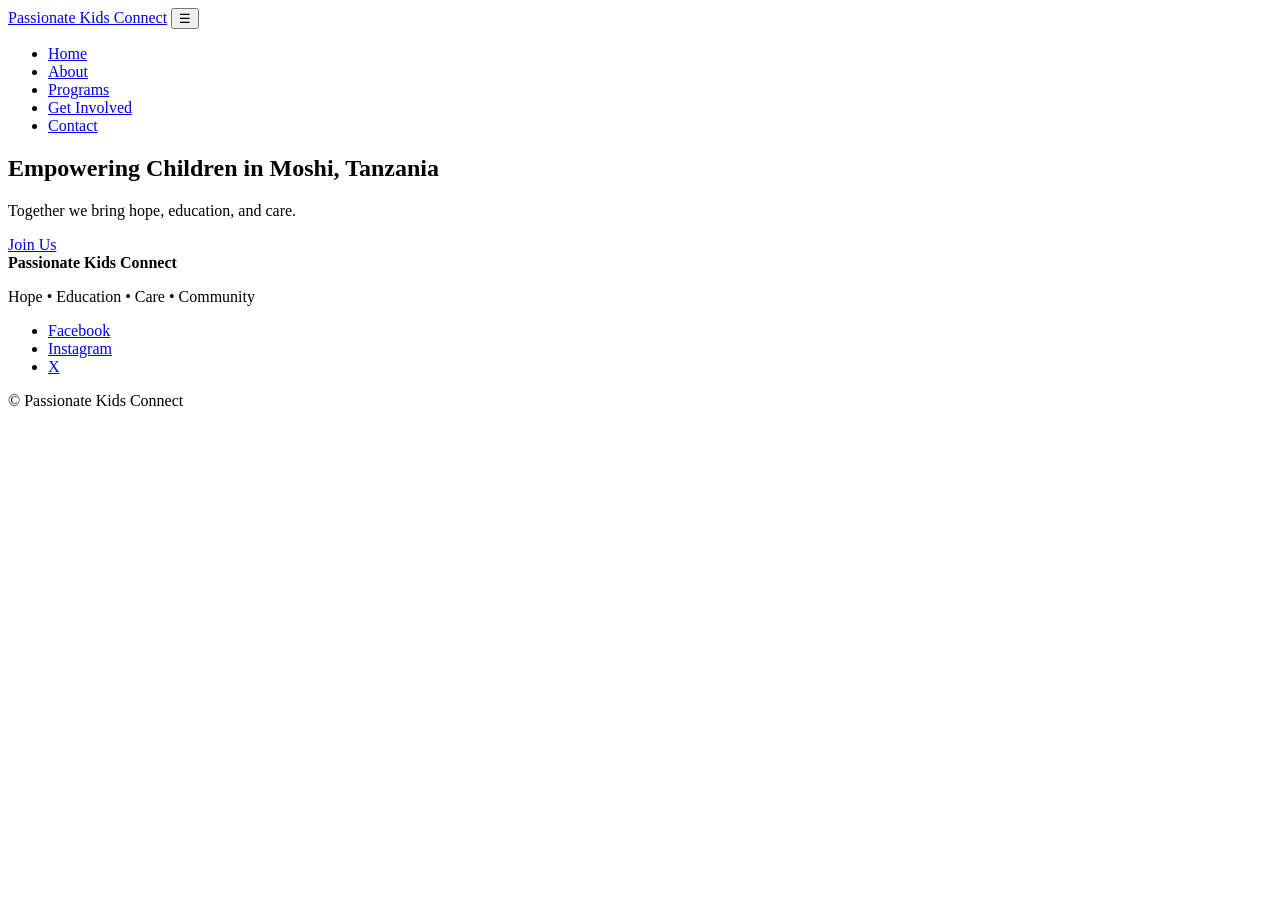
==== index.html @ 3ff525f1 "Checkpoint before follow-up message Co-authored-by: semudenis003 <semudenis003@gmail.com>" ====
<!DOCTYPE html>
<html lang="en">
<head>
  <meta charset="UTF-8" />
  <meta name="viewport" content="width=device-width, initial-scale=1" />
  <title>Passionate Kids Connect — Empowering Children in Moshi, Tanzania</title>
  <meta name="description" content="Passionate Kids Connect empowers children and orphans in Moshi, Tanzania through education, care, and community support." />
  <link rel="preconnect" href="https://fonts.googleapis.com" />
  <link rel="preconnect" href="https://fonts.gstatic.com" crossorigin />
  <link href="https://fonts.googleapis.com/css2?family=Poppins:wght@300;400;600;700&family=Nunito:wght@300;400;600;700&display=swap" rel="stylesheet" />
  <link rel="stylesheet" href="style.css" />
</head>
<body>
  <header class="site-header">
    <div class="container header-inner">
      <a class="logo" href="index.html">Passionate Kids Connect</a>
      <button class="nav-toggle" aria-label="Open navigation" aria-expanded="false">☰</button>
      <nav class="site-nav" aria-label="Primary">
        <ul class="nav-links">
          <li><a href="index.html">Home</a></li>
          <li><a href="about.html">About</a></li>
          <li><a href="programs.html">Programs</a></li>
          <li><a href="get-involved.html">Get Involved</a></li>
          <li><a href="contact.html">Contact</a></li>
        </ul>
      </nav>
    </div>
  </header>

  <main id="main">
    <!-- Hero and content will be added in subsequent steps -->
    <section class="hero placeholder">
      <div class="container">
        <h1>Empowering Children in Moshi, Tanzania</h1>
        <p>Together we bring hope, education, and care.</p>
        <a class="btn btn-primary" href="get-involved.html">Join Us</a>
      </div>
    </section>
  </main>

  <footer class="site-footer">
    <div class="container footer-inner">
      <div class="footer-brand">
        <strong>Passionate Kids Connect</strong>
        <p>Hope • Education • Care • Community</p>
      </div>
      <ul class="footer-social">
        <li><a href="https://facebook.com" target="_blank" rel="noreferrer noopener">Facebook</a></li>
        <li><a href="https://instagram.com" target="_blank" rel="noreferrer noopener">Instagram</a></li>
        <li><a href="https://x.com" target="_blank" rel="noreferrer noopener">X</a></li>
      </ul>
      <div class="footer-copy">© <span id="year"></span> Passionate Kids Connect</div>
    </div>
  </footer>

  <script src="script.js" defer></script>
</body>
</html>
---- style.css ----
/* Styles will be implemented in the next step */
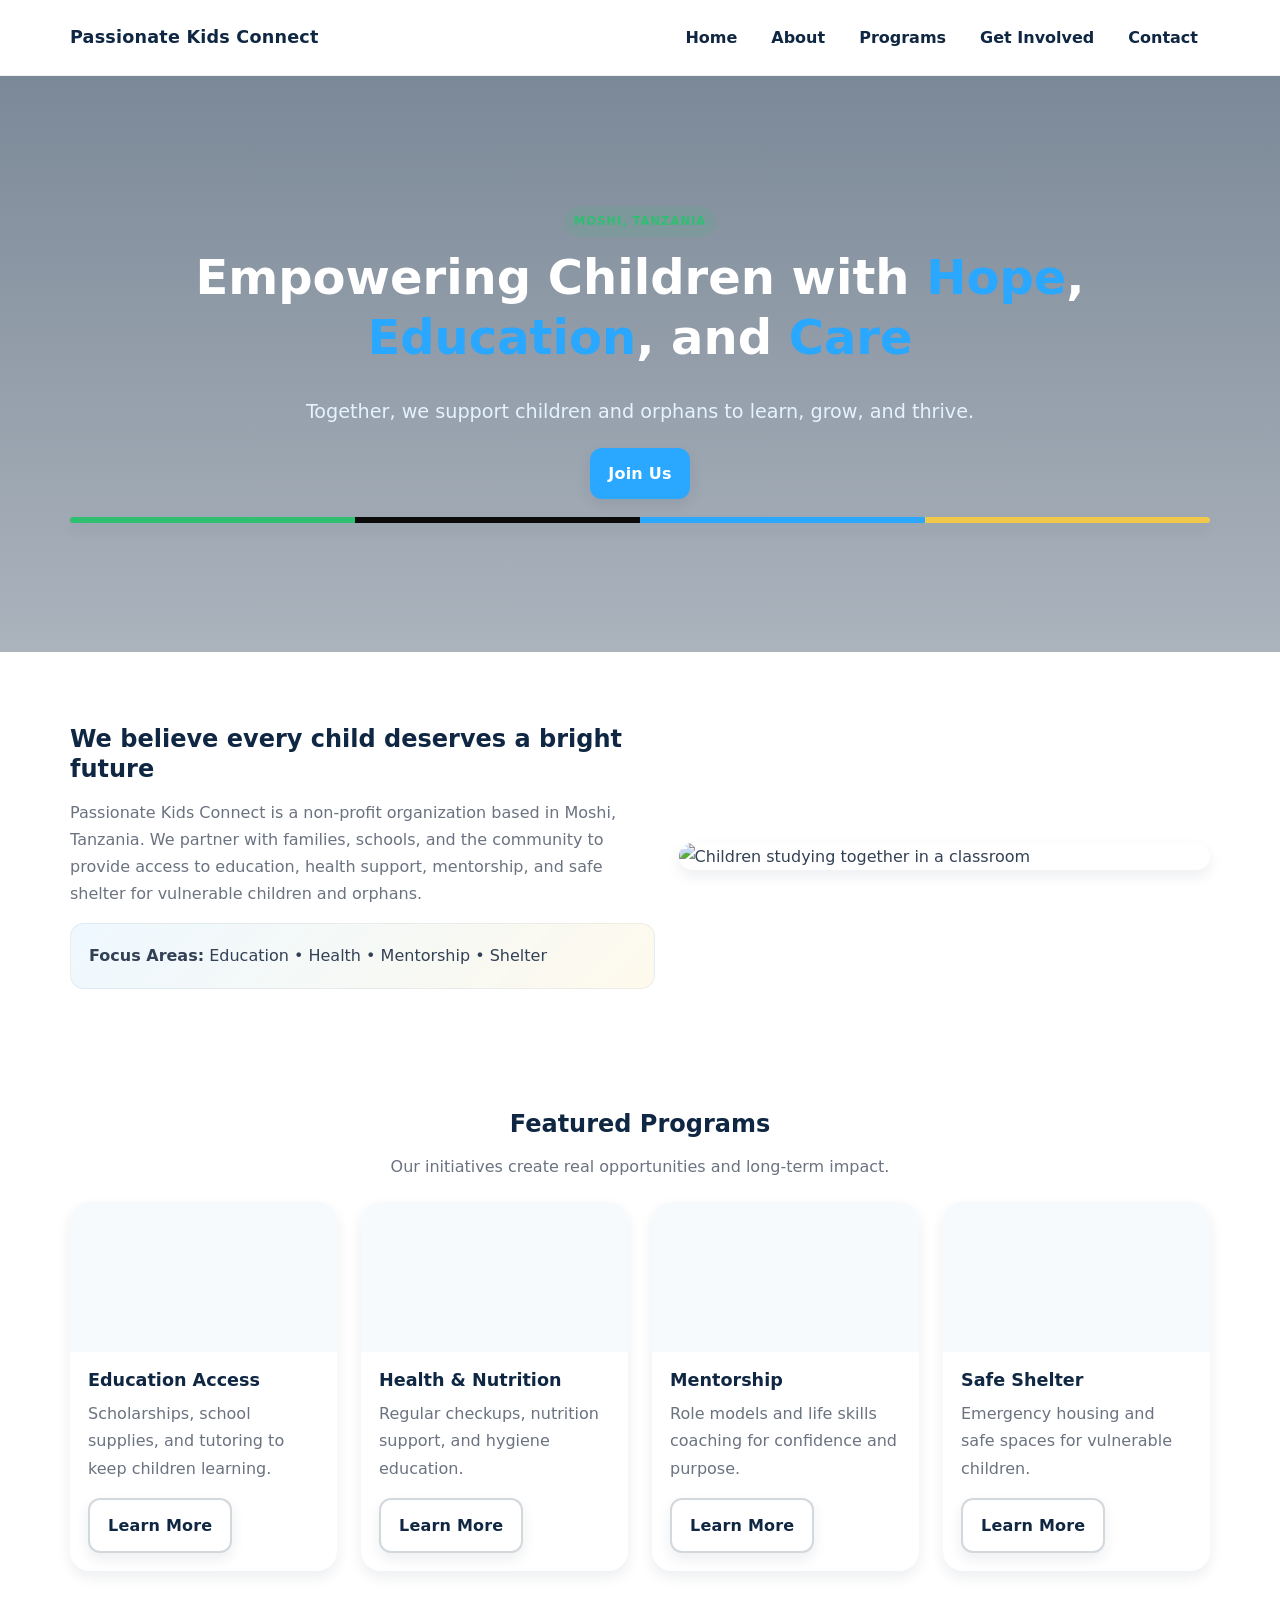
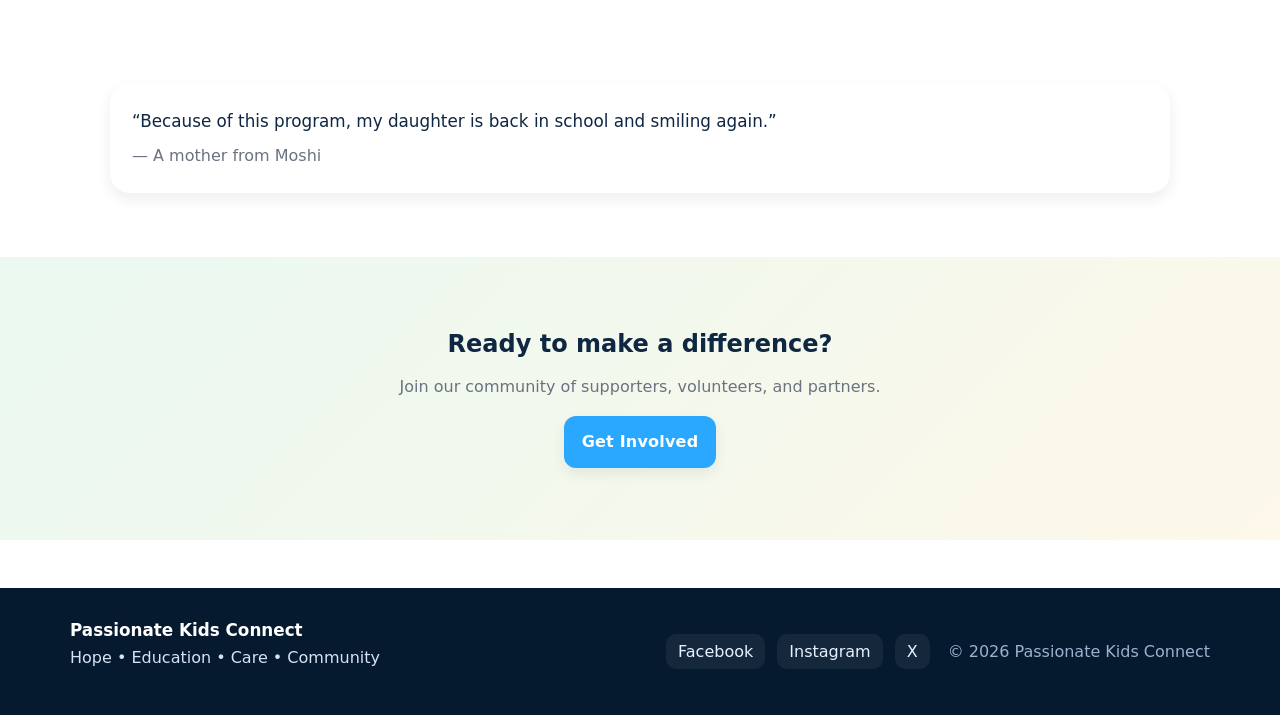
==== commit f2cb02d2: "Refactor: Add content and structure to website pages Co-authored-by: semudenis003 <semudenis003@gmai" ====
--- a/index.html
+++ b/index.html
@@ -28,12 +28,91 @@
   </header>
 
   <main id="main">
-    <!-- Hero and content will be added in subsequent steps -->
-    <section class="hero placeholder">
+    <!-- Hero -->
+    <section class="hero">
       <div class="container">
-        <h1>Empowering Children in Moshi, Tanzania</h1>
-        <p>Together we bring hope, education, and care.</p>
-        <a class="btn btn-primary" href="get-involved.html">Join Us</a>
+        <span class="kicker">Moshi, Tanzania</span>
+        <h1>Empowering Children with <span class="emphasis">Hope</span>, <span class="emphasis">Education</span>, and <span class="emphasis">Care</span></h1>
+        <p>Together, we support children and orphans to learn, grow, and thrive.</p>
+        <div class="stack-lg">
+          <a class="btn btn-primary" href="get-involved.html">Join Us</a>
+          <div class="color-band" aria-hidden="true"><div></div><div></div><div></div><div></div></div>
+        </div>
+      </div>
+    </section>
+
+    <!-- Intro -->
+    <section class="section">
+      <div class="container feature reveal">
+        <div>
+          <h2>We believe every child deserves a bright future</h2>
+          <p class="muted">Passionate Kids Connect is a non-profit organization based in Moshi, Tanzania. We partner with families, schools, and the community to provide access to education, health support, mentorship, and safe shelter for vulnerable children and orphans.</p>
+          <div class="info-strip">
+            <strong>Focus Areas:</strong> Education • Health • Mentorship • Shelter
+          </div>
+        </div>
+        <img src="https://source.unsplash.com/800x600/?children,school,africa" alt="Children studying together in a classroom" loading="lazy" />
+      </div>
+    </section>
+
+    <!-- Featured Programs -->
+    <section class="section section-compact">
+      <div class="container">
+        <h2 class="center">Featured Programs</h2>
+        <p class="center muted">Our initiatives create real opportunities and long-term impact.</p>
+        <div class="grid grid-4" style="margin-top: 22px;">
+          <article class="card reveal">
+            <div class="card-media" style="background-image:url('https://source.unsplash.com/800x450/?education,books,children');"></div>
+            <div class="card-body">
+              <h3 class="card-title">Education Access</h3>
+              <p class="card-text">Scholarships, school supplies, and tutoring to keep children learning.</p>
+              <a class="btn btn-outline" href="programs.html#education">Learn More</a>
+            </div>
+          </article>
+          <article class="card reveal">
+            <div class="card-media" style="background-image:url('https://source.unsplash.com/800x450/?health,clinic,africa');"></div>
+            <div class="card-body">
+              <h3 class="card-title">Health & Nutrition</h3>
+              <p class="card-text">Regular checkups, nutrition support, and hygiene education.</p>
+              <a class="btn btn-outline" href="programs.html#health">Learn More</a>
+            </div>
+          </article>
+          <article class="card reveal">
+            <div class="card-media" style="background-image:url('https://source.unsplash.com/800x450/?mentor,community,children');"></div>
+            <div class="card-body">
+              <h3 class="card-title">Mentorship</h3>
+              <p class="card-text">Role models and life skills coaching for confidence and purpose.</p>
+              <a class="btn btn-outline" href="programs.html#mentorship">Learn More</a>
+            </div>
+          </article>
+          <article class="card reveal">
+            <div class="card-media" style="background-image:url('https://source.unsplash.com/800x450/?home,shelter,care');"></div>
+            <div class="card-body">
+              <h3 class="card-title">Safe Shelter</h3>
+              <p class="card-text">Emergency housing and safe spaces for vulnerable children.</p>
+              <a class="btn btn-outline" href="programs.html#shelter">Learn More</a>
+            </div>
+          </article>
+        </div>
+      </div>
+    </section>
+
+    <!-- Impact Quote -->
+    <section class="section section-compact">
+      <div class="container reveal">
+        <blockquote class="shadow" style="padding: 24px 22px; background:#fff;">
+          <p style="font-size:1.05rem; color:#0f2742; margin:0 0 6px;">“Because of this program, my daughter is back in school and smiling again.”</p>
+          <footer class="muted">— A mother from Moshi</footer>
+        </blockquote>
+      </div>
+    </section>
+
+    <!-- Call to Action -->
+    <section class="section" style="background:linear-gradient(135deg, rgba(47,191,113,0.10), rgba(242,200,75,0.12));">
+      <div class="container center reveal">
+        <h2>Ready to make a difference?</h2>
+        <p class="muted">Join our community of supporters, volunteers, and partners.</p>
+        <a class="btn btn-primary" href="get-involved.html">Get Involved</a>
       </div>
     </section>
   </main>
--- a/style.css
+++ b/style.css
@@ -1 +1,158 @@
-/* Styles will be implemented in the next step */
+/* Passionate Kids Connect — Global Styles */
+
+:root {
+  --color-blue: #2aa7ff; /* sky blue */
+  --color-green: #2fbf71; /* soft green */
+  --color-yellow: #f2c84b; /* warm yellow */
+  --color-navy: #0f2742; /* deep navy for headings */
+  --color-text: #334155; /* slate */
+  --color-muted: #6b7280; /* grey */
+  --color-bg: #ffffff;
+  --color-bg-alt: #f7fafc;
+  --ring: rgba(42, 167, 255, 0.35);
+
+  --radius-sm: 8px;
+  --radius-md: 14px;
+  --radius-lg: 20px;
+
+  --shadow-sm: 0 6px 14px rgba(15, 39, 66, 0.08);
+  --shadow-md: 0 10px 24px rgba(15, 39, 66, 0.12);
+  --shadow-lg: 0 18px 48px rgba(15, 39, 66, 0.18);
+
+  --container: 1140px;
+}
+
+/* CSS Reset (lightweight) */
+*, *::before, *::after { box-sizing: border-box; }
+html { -webkit-text-size-adjust: 100%; scroll-behavior: smooth; }
+body { margin: 0; font-family: "Nunito", system-ui, -apple-system, Segoe UI, Roboto, sans-serif; color: var(--color-text); background: var(--color-bg); line-height: 1.7; }
+h1, h2, h3, h4 { font-family: "Poppins", system-ui, -apple-system, Segoe UI, Roboto, sans-serif; color: var(--color-navy); line-height: 1.25; margin: 0 0 0.6em; }
+p { margin: 0 0 1em; }
+img, video { max-width: 100%; height: auto; display: block; }
+a { color: var(--color-blue); text-decoration: none; }
+a:hover { text-decoration: underline; }
+button, input, textarea, select { font: inherit; }
+:focus-visible { outline: 3px solid var(--ring); outline-offset: 2px; border-radius: 6px; }
+
+.container { width: 92%; max-width: var(--container); margin: 0 auto; }
+.section { padding: 72px 0; }
+.section-compact { padding: 48px 0; }
+.center { text-align: center; }
+.muted { color: var(--color-muted); }
+.hidden { display: none !important; }
+
+/* Header / Nav */
+.site-header { position: sticky; top: 0; z-index: 1000; background: rgba(255,255,255,0.9); backdrop-filter: blur(8px); border-bottom: 1px solid rgba(15,39,66,0.06); transition: box-shadow 220ms ease; }
+.site-header.scrolled { box-shadow: var(--shadow-sm); }
+.header-inner { display: flex; align-items: center; justify-content: space-between; gap: 16px; padding: 14px 0; }
+.logo { font-weight: 700; font-size: 1.1rem; letter-spacing: 0.2px; color: var(--color-navy); }
+
+.site-nav { position: fixed; inset: 0 0 auto auto; top: 64px; right: 0; width: min(78%, 320px); height: calc(100dvh - 64px); background: #ffffff; transform: translateX(100%); transition: transform 260ms ease; box-shadow: -12px 0 28px rgba(0,0,0,0.07); padding: 20px; }
+.site-nav.open { transform: translateX(0); }
+.nav-links { list-style: none; padding: 0; margin: 0; display: grid; gap: 8px; }
+.nav-links a { display: block; padding: 12px 14px; border-radius: 10px; color: var(--color-navy); font-weight: 600; }
+.nav-links a:hover { background: var(--color-bg-alt); text-decoration: none; }
+
+.nav-toggle { background: transparent; border: 0; font-size: 1.5rem; cursor: pointer; padding: 6px 8px; border-radius: 8px; }
+
+@media (min-width: 920px) {
+  .nav-toggle { display: none; }
+  .site-nav { position: static; width: auto; height: auto; transform: none; box-shadow: none; background: transparent; padding: 0; }
+  .nav-links { display: flex; gap: 10px; }
+  .nav-links a { padding: 10px 12px; }
+}
+
+/* Hero */
+.hero { position: relative; display: grid; place-items: center; min-height: 64svh; padding: 96px 0; color: #ffffff; }
+.hero::before { content: ""; position: absolute; inset: 0; background: url('https://source.unsplash.com/1600x900/?tanzania,kilimanjaro,children') center/cover no-repeat; z-index: -2; }
+.hero::after { content: ""; position: absolute; inset: 0; background: linear-gradient(180deg, rgba(15,39,66,0.55), rgba(15,39,66,0.35)); z-index: -1; }
+.hero .container { text-align: center; }
+.hero h1 { color: #ffffff; font-size: clamp(1.8rem, 2.8vw + 1rem, 3rem); }
+.hero p { color: #e5f3ff; font-size: clamp(1rem, 0.4vw + 0.9rem, 1.2rem); margin-bottom: 1.2rem; }
+
+.page-hero { position: relative; padding: 72px 0; background: linear-gradient(135deg, rgba(42,167,255,0.08), rgba(47,191,113,0.08)); }
+.page-hero.placeholder::before { content: ""; position: absolute; inset: 0; background: url('https://source.unsplash.com/1200x600/?tanzania,community') center/cover no-repeat; opacity: 0.1; }
+
+/* Buttons */
+.btn { display: inline-block; padding: 12px 18px; border-radius: 12px; font-weight: 700; letter-spacing: 0.2px; transition: transform 150ms ease, box-shadow 220ms ease, background 220ms ease; box-shadow: var(--shadow-sm); }
+.btn:hover { transform: translateY(-2px); text-decoration: none; box-shadow: var(--shadow-md); }
+.btn:active { transform: translateY(0); }
+.btn-primary { background: var(--color-blue); color: #fff; }
+.btn-primary:hover { background: #1f94ee; }
+.btn-secondary { background: var(--color-green); color: #072b16; }
+.btn-secondary:hover { background: #25a764; }
+.btn-outline { border: 2px solid rgba(15,39,66,0.18); color: var(--color-navy); background: #fff; }
+.btn-outline:hover { border-color: rgba(15,39,66,0.28); background: #fff; }
+
+/* Cards & Grids */
+.grid { display: grid; gap: 24px; }
+.grid-2 { grid-template-columns: 1fr; }
+.grid-3 { grid-template-columns: 1fr; }
+.grid-4 { grid-template-columns: 1fr; }
+
+.card { background: #fff; border-radius: var(--radius-lg); box-shadow: var(--shadow-sm); overflow: hidden; transition: transform 220ms ease, box-shadow 220ms ease; }
+.card:hover { transform: translateY(-6px); box-shadow: var(--shadow-md); }
+.card-media { aspect-ratio: 16/9; background: var(--color-bg-alt) center/cover no-repeat; }
+.card-body { padding: 18px; }
+.card-title { margin: 0 0 8px; font-size: 1.1rem; }
+.card-text { color: var(--color-muted); }
+
+@media (min-width: 700px) {
+  .grid-2 { grid-template-columns: repeat(2, 1fr); }
+  .grid-3 { grid-template-columns: repeat(3, 1fr); }
+}
+@media (min-width: 1024px) {
+  .grid-4 { grid-template-columns: repeat(4, 1fr); }
+}
+
+/* Feature Blocks */
+.feature { display: grid; gap: 24px; align-items: center; }
+.feature img { border-radius: var(--radius-lg); box-shadow: var(--shadow-sm); }
+@media (min-width: 900px) {
+  .feature { grid-template-columns: 1.1fr 1fr; }
+}
+
+/* Info strip */
+.info-strip { background: linear-gradient(135deg, rgba(42,167,255,0.08), rgba(242,200,75,0.10)); border: 1px solid rgba(15,39,66,0.06); padding: 18px; border-radius: 14px; }
+
+/* Forms */
+.form { display: grid; gap: 14px; max-width: 720px; }
+.input { width: 100%; padding: 12px 14px; border: 1.5px solid rgba(15,39,66,0.15); border-radius: 12px; background: #fff; transition: border 160ms ease, box-shadow 160ms ease; }
+.input::placeholder { color: #9aa4b2; }
+.input:focus { border-color: var(--color-blue); box-shadow: 0 0 0 4px var(--ring); }
+.textarea { min-height: 140px; resize: vertical; }
+.form-row { display: grid; gap: 14px; }
+@media (min-width: 700px) { .form-row { grid-template-columns: 1fr 1fr; } }
+
+/* Footer */
+.site-footer { background: #061a2f; color: #d6e3f3; margin-top: 48px; }
+.footer-inner { display: grid; gap: 18px; padding: 28px 0; align-items: center; }
+.footer-brand strong { color: #fff; font-size: 1.05rem; }
+.footer-social { list-style: none; padding: 0; margin: 0; display: flex; gap: 12px; flex-wrap: wrap; }
+.footer-social a { color: #e7f2ff; background: rgba(255,255,255,0.06); padding: 8px 12px; border-radius: 10px; }
+.footer-copy { color: #9bb2ce; }
+@media (min-width: 860px) { .footer-inner { grid-template-columns: 1fr auto auto; } }
+
+/* Accents */
+.kicker { display: inline-block; font-weight: 800; letter-spacing: 1px; text-transform: uppercase; font-size: 0.72rem; color: var(--color-green); background: rgba(47,191,113,0.12); padding: 6px 10px; border-radius: 999px; margin-bottom: 10px; }
+.emphasis { color: var(--color-blue); font-weight: 700; }
+
+/* Tanzania color band */
+.color-band { display: grid; grid-template-columns: repeat(4, 1fr); height: 6px; border-radius: 999px; overflow: hidden; box-shadow: var(--shadow-sm); }
+.color-band div:nth-child(1) { background: #2fbf71; }
+.color-band div:nth-child(2) { background: #0b0b0b; }
+.color-band div:nth-child(3) { background: #2aa7ff; }
+.color-band div:nth-child(4) { background: #f2c84b; }
+
+/* Reveal Animations */
+.reveal { opacity: 0; transform: translateY(16px); transition: opacity 600ms ease, transform 600ms ease; }
+.reveal-visible { opacity: 1; transform: translateY(0); }
+
+/* Utilities */
+.stack-lg > * + * { margin-top: 18px; }
+.stack-xl > * + * { margin-top: 28px; }
+.shadow { box-shadow: var(--shadow-sm); border-radius: var(--radius-lg); }
+
+/* Tables (rare) */
+.table { width: 100%; border-collapse: collapse; }
+.table th, .table td { padding: 12px; border-bottom: 1px solid rgba(15,39,66,0.08); text-align: left; }
